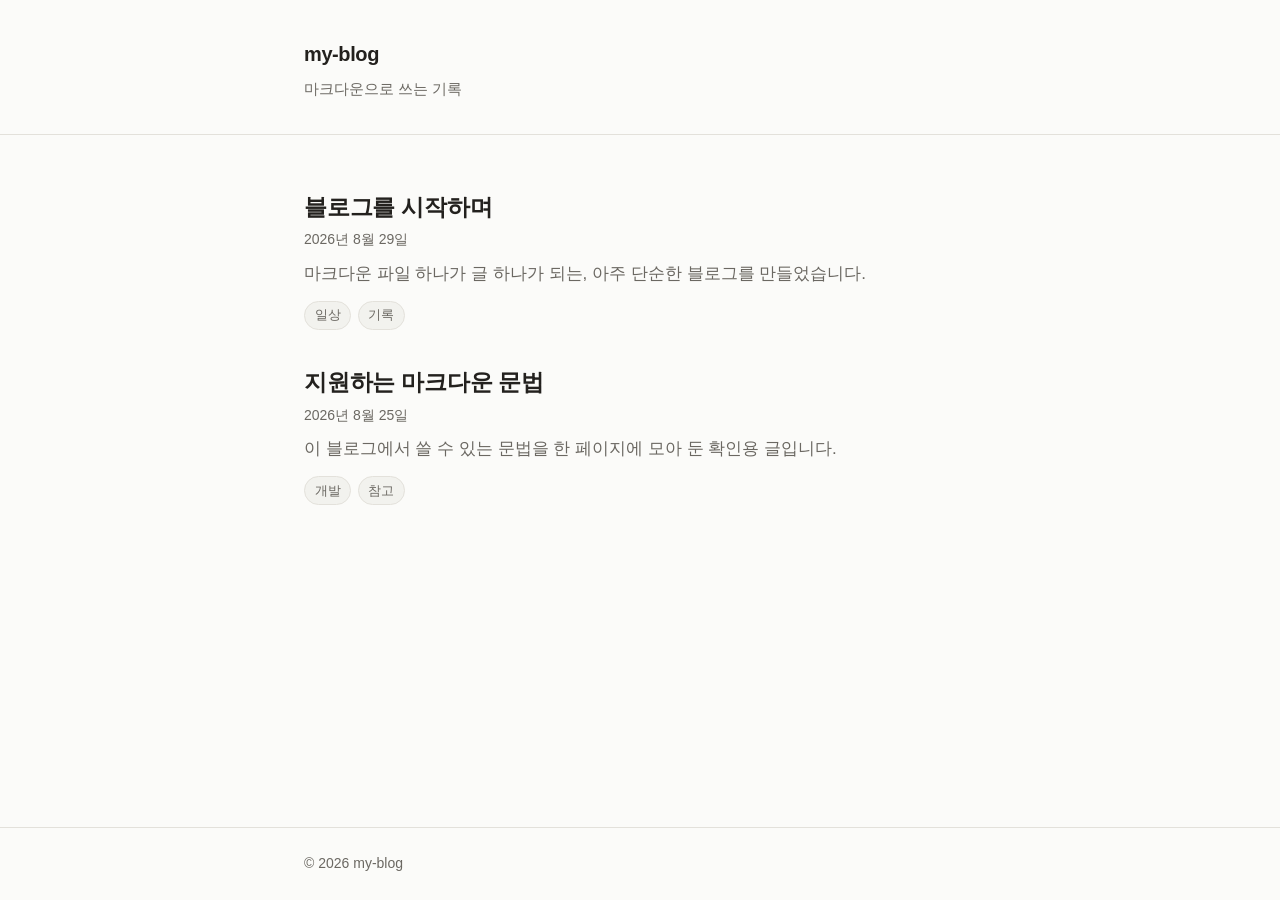
==== index.html @ 313529e7 "블로그 초기 버전 Co-Authored-By: Claude Opus 5 (1M context) <noreply@anthropic.com> Claude-Session: https:/" ====
<!doctype html>
<html lang="ko">
<head>
  <meta charset="utf-8">
  <meta name="viewport" content="width=device-width, initial-scale=1">
  <title>my-blog</title>
  <meta name="description" content="마크다운으로 쓰는 블로그">
  <link rel="stylesheet" href="css/base.css">
  <link rel="stylesheet" href="css/layout.css">
</head>
<body>
  <a class="skip-link" href="#main">본문으로 건너뛰기</a>

  <header class="site-header">
    <div class="container">
      <a class="site-title" href="index.html">my-blog</a>
      <p class="site-tagline">마크다운으로 쓰는 기록</p>
    </div>
  </header>

  <main id="main" class="container">
    <p id="status" class="status" role="status">글을 불러오는 중…</p>
    <ul id="post-list" class="post-list"></ul>
  </main>

  <footer class="site-footer">
    <div class="container">© 2026 my-blog</div>
  </footer>

  <script type="module" src="js/list.js"></script>
</body>
</html>
---- css/base.css ----
/* ── 디자인 토큰 ───────────────────────────────────────── */
:root {
  color-scheme: light dark;

  --bg: #fbfbf9;
  --bg-subtle: #f2f2ee;
  --surface: #ffffff;
  --text: #23211e;
  --text-muted: #6b6862;
  --border: #e3e1db;
  --accent: #b0522a;
  --code-bg: #f4f2ed;

  --font-sans: -apple-system, BlinkMacSystemFont, "Pretendard", "Apple SD Gothic Neo",
               "Malgun Gothic", "Segoe UI", sans-serif;
  --font-mono: ui-monospace, SFMono-Regular, "Cascadia Mono", "D2Coding", Consolas, monospace;

  --measure: 68ch;
  --page: 46rem;
  --gutter: 1.25rem;
  --radius: 8px;
}

@media (prefers-color-scheme: dark) {
  :root {
    --bg: #171614;
    --bg-subtle: #1f1e1b;
    --surface: #1f1e1b;
    --text: #e8e6e1;
    --text-muted: #a09c94;
    --border: #33312d;
    --accent: #e08b5f;
    --code-bg: #232220;
  }
}

/* ── 리셋 ─────────────────────────────────────────────── */
*, *::before, *::after { box-sizing: border-box; }

body, h1, h2, h3, h4, p, ul, ol, figure, blockquote, pre {
  margin: 0;
}

img, video { max-width: 100%; height: auto; display: block; }

/* ── 기본 타이포그래피 ─────────────────────────────────── */
html {
  -webkit-text-size-adjust: 100%;
}

body {
  background: var(--bg);
  color: var(--text);
  font-family: var(--font-sans);
  font-size: 1.0625rem;
  line-height: 1.7;
  word-break: keep-all;
  overflow-wrap: break-word;
}

a {
  color: var(--accent);
  text-decoration-thickness: 1px;
  text-underline-offset: 2px;
}

:focus-visible {
  outline: 2px solid var(--accent);
  outline-offset: 2px;
  border-radius: 2px;
}

code, pre, kbd { font-family: var(--font-mono); }

/* ── 본문(마크다운 변환 결과) ──────────────────────────── */
.prose {
  max-width: var(--measure);
}

.prose > * + * { margin-top: 1.25em; }

.prose h2,
.prose h3,
.prose h4 {
  line-height: 1.35;
  margin-top: 2.25em;
  letter-spacing: -0.01em;
}

.prose h2 { font-size: 1.5rem; }
.prose h3 { font-size: 1.2rem; }
.prose h4 { font-size: 1.0625rem; }

.prose ul, .prose ol { padding-left: 1.35em; }
.prose li + li { margin-top: 0.35em; }

.prose blockquote {
  border-left: 3px solid var(--border);
  padding-left: 1em;
  color: var(--text-muted);
}

.prose code {
  background: var(--code-bg);
  border-radius: 4px;
  padding: 0.15em 0.4em;
  font-size: 0.9em;
}

.prose pre {
  background: var(--code-bg);
  border: 1px solid var(--border);
  border-radius: var(--radius);
  padding: 1rem;
  overflow-x: auto;
  font-size: 0.9rem;
  line-height: 1.6;
}

.prose pre code {
  background: none;
  padding: 0;
  font-size: inherit;
}

.prose hr {
  border: 0;
  border-top: 1px solid var(--border);
  margin-top: 2.5em;
}

/* 넓은 표는 본문이 아니라 표 자신이 가로 스크롤한다. */
.prose .table-scroll { overflow-x: auto; }

.prose table {
  border-collapse: collapse;
  width: 100%;
  font-size: 0.95rem;
}

.prose th, .prose td {
  border-bottom: 1px solid var(--border);
  padding: 0.6em 0.8em;
  text-align: left;
  white-space: nowrap;
}

.prose th { background: var(--bg-subtle); font-weight: 600; }

.prose img {
  border-radius: var(--radius);
  margin-inline: auto;
}

@media (prefers-reduced-motion: reduce) {
  *, *::before, *::after {
    animation-duration: 0.01ms !important;
    transition-duration: 0.01ms !important;
  }
}
---- css/layout.css ----
/* ── 레이아웃 ─────────────────────────────────────────── */
body {
  display: flex;
  flex-direction: column;
  min-height: 100vh;
}

.container {
  width: 100%;
  max-width: var(--page);
  margin-inline: auto;
  padding-inline: var(--gutter);
}

main.container {
  flex: 1;
  padding-block: 2.5rem 4rem;
}

.skip-link {
  position: absolute;
  left: -9999px;
}

.skip-link:focus {
  left: var(--gutter);
  top: var(--gutter);
  z-index: 10;
  background: var(--surface);
  border: 1px solid var(--border);
  border-radius: var(--radius);
  padding: 0.5rem 0.9rem;
}

/* ── 헤더 · 푸터 ──────────────────────────────────────── */
.site-header {
  border-bottom: 1px solid var(--border);
  padding-block: 1.5rem;
}

.site-title {
  display: inline-block;
  min-height: 44px;
  line-height: 44px;
  color: var(--text);
  font-size: 1.25rem;
  font-weight: 700;
  letter-spacing: -0.02em;
  text-decoration: none;
}

.site-tagline {
  color: var(--text-muted);
  font-size: 0.9375rem;
}

.site-footer {
  border-top: 1px solid var(--border);
  padding-block: 1.5rem;
  color: var(--text-muted);
  font-size: 0.875rem;
}

/* ── 상태 메시지 ──────────────────────────────────────── */
.status {
  color: var(--text-muted);
  padding-block: 1rem;
}

.status[data-state="error"] { color: var(--accent); }

/* ── 글 목록 ──────────────────────────────────────────── */
.post-list {
  list-style: none;
  padding: 0;
  display: flex;
  flex-direction: column;
  gap: 2.25rem;
}

.post-card-title {
  font-size: 1.3125rem;
  line-height: 1.4;
  letter-spacing: -0.01em;
  margin-bottom: 0.35rem;
}

.post-card-title a {
  color: var(--text);
  text-decoration: none;
}

.post-card-title a:hover {
  color: var(--accent);
  text-decoration: underline;
}

.post-summary {
  color: var(--text-muted);
  margin-top: 0.5rem;
}

.post-meta {
  color: var(--text-muted);
  font-size: 0.875rem;
  display: flex;
  flex-wrap: wrap;
  align-items: center;
  gap: 0.5rem;
}

.post-meta .dot { opacity: 0.5; }

.tag-list {
  list-style: none;
  padding: 0;
  display: flex;
  flex-wrap: wrap;
  gap: 0.4rem;
  margin-top: 0.75rem;
}

.tag {
  background: var(--bg-subtle);
  border: 1px solid var(--border);
  border-radius: 999px;
  padding: 0.15rem 0.6rem;
  font-size: 0.8125rem;
  color: var(--text-muted);
}

/* ── 글 상세 ──────────────────────────────────────────── */
.post-header {
  margin-bottom: 2.5rem;
}

.post-title {
  font-size: 1.875rem;
  line-height: 1.3;
  letter-spacing: -0.02em;
  margin-bottom: 0.6rem;
}

.post-nav {
  margin-top: 4rem;
  padding-top: 1.5rem;
  border-top: 1px solid var(--border);
  font-size: 0.9375rem;
}

/* ── 반응형 ───────────────────────────────────────────── */
@media (min-width: 640px) {
  :root { --gutter: 2rem; }

  main.container { padding-block: 3.5rem 5rem; }

  .post-title { font-size: 2.25rem; }
  .post-card-title { font-size: 1.4375rem; }

  /* 좁은 화면에서는 줄바꿈이 낫지만, 넓어지면 표는 그대로 편다. */
  .prose th, .prose td { white-space: normal; }
}

@media (min-width: 960px) {
  .site-header { padding-block: 2rem; }
}
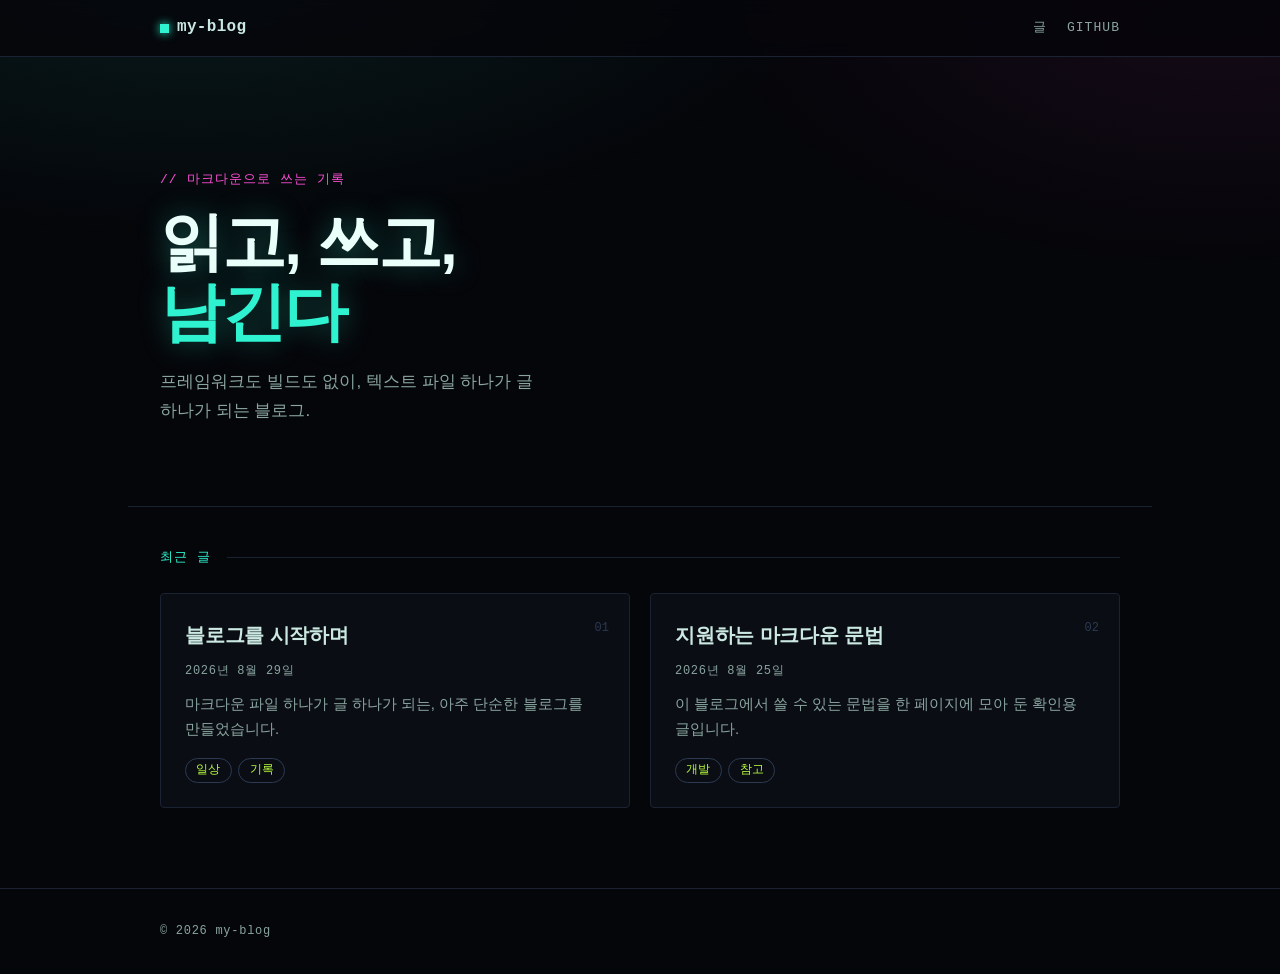
==== commit 3fee6635: "블랙 버전 Co-Authored-By: Claude Opus 5 (1M context) <noreply@anthropic.com> Claude-Session: https://cla" ====
--- a/index.html
+++ b/index.html
@@ -5,26 +5,41 @@
   <meta name="viewport" content="width=device-width, initial-scale=1">
   <title>my-blog</title>
   <meta name="description" content="마크다운으로 쓰는 블로그">
+  <meta name="theme-color" content="#05060a">
   <link rel="stylesheet" href="css/base.css">
   <link rel="stylesheet" href="css/layout.css">
 </head>
 <body>
   <a class="skip-link" href="#main">본문으로 건너뛰기</a>
 
-  <header class="site-header">
-    <div class="container">
-      <a class="site-title" href="index.html">my-blog</a>
-      <p class="site-tagline">마크다운으로 쓰는 기록</p>
+  <header class="site-bar">
+    <div class="container container-wide bar-inner">
+      <a class="site-mark" href="index.html">my-blog</a>
+      <nav class="site-nav">
+        <a href="index.html">글</a>
+        <a href="https://github.com/cskwon81/cskwon81.github.io">GitHub</a>
+      </nav>
     </div>
   </header>
 
-  <main id="main" class="container">
-    <p id="status" class="status" role="status">글을 불러오는 중…</p>
-    <ul id="post-list" class="post-list"></ul>
+  <main id="main">
+    <section class="hero container container-wide">
+      <p class="hero-kicker mono">// 마크다운으로 쓰는 기록</p>
+      <h1 class="hero-title">읽고, 쓰고,<br><span class="accent">남긴다</span></h1>
+      <p class="hero-sub">프레임워크도 빌드도 없이, 텍스트 파일 하나가 글 하나가 되는 블로그.</p>
+    </section>
+
+    <div class="container container-wide">
+      <div class="section-head">
+        <h2 class="section-label mono">최근 글</h2>
+      </div>
+      <p id="status" class="status" role="status">글을 불러오는 중…</p>
+      <ul id="post-list" class="post-list"></ul>
+    </div>
   </main>
 
   <footer class="site-footer">
-    <div class="container">© 2026 my-blog</div>
+    <div class="container container-wide">© 2026 my-blog</div>
   </footer>
 
   <script type="module" src="js/list.js"></script>
--- a/css/base.css
+++ b/css/base.css
@@ -1,15 +1,21 @@
 /* ── 디자인 토큰 ───────────────────────────────────────── */
 :root {
-  color-scheme: light dark;
-
-  --bg: #fbfbf9;
-  --bg-subtle: #f2f2ee;
-  --surface: #ffffff;
-  --text: #23211e;
-  --text-muted: #6b6862;
-  --border: #e3e1db;
-  --accent: #b0522a;
-  --code-bg: #f4f2ed;
+  color-scheme: dark;
+
+  --bg: #05060a;
+  --bg-subtle: #0b0e15;
+  --surface: #0a0d13;
+  --border: #1b2231;
+  --border-bright: #2c3a52;
+
+  /* 본문은 네온 계열이되 채도를 낮춰 장문에서 눈이 덜 피로하게 한다. */
+  --text: #cbe9e2;
+  --text-muted: #8aa5a0;
+
+  --neon: #2ff3d0;
+  --neon-2: #ff4fd8;
+  --neon-3: #b8ff3c;
+  --neon-dim: rgba(47, 243, 208, 0.14);
 
   --font-sans: -apple-system, BlinkMacSystemFont, "Pretendard", "Apple SD Gothic Neo",
                "Malgun Gothic", "Segoe UI", sans-serif;
@@ -17,36 +23,20 @@
 
   --measure: 68ch;
   --page: 46rem;
+  --wide: 64rem;
   --gutter: 1.25rem;
-  --radius: 8px;
-}
-
-@media (prefers-color-scheme: dark) {
-  :root {
-    --bg: #171614;
-    --bg-subtle: #1f1e1b;
-    --surface: #1f1e1b;
-    --text: #e8e6e1;
-    --text-muted: #a09c94;
-    --border: #33312d;
-    --accent: #e08b5f;
-    --code-bg: #232220;
-  }
+  --radius: 4px;
 }
 
 /* ── 리셋 ─────────────────────────────────────────────── */
 *, *::before, *::after { box-sizing: border-box; }
 
-body, h1, h2, h3, h4, p, ul, ol, figure, blockquote, pre {
-  margin: 0;
-}
+body, h1, h2, h3, h4, p, ul, ol, figure, blockquote, pre { margin: 0; }
 
 img, video { max-width: 100%; height: auto; display: block; }
 
 /* ── 기본 타이포그래피 ─────────────────────────────────── */
-html {
-  -webkit-text-size-adjust: 100%;
-}
+html { -webkit-text-size-adjust: 100%; }
 
 body {
   background: var(--bg);
@@ -58,58 +48,95 @@
   overflow-wrap: break-word;
 }
 
+/* 상단에서 아래로 옅게 퍼지는 발광. 고정 배경이라 스크롤 비용이 없다. */
+body::before {
+  content: "";
+  position: fixed;
+  inset: 0;
+  pointer-events: none;
+  z-index: -1;
+  background:
+    radial-gradient(60rem 28rem at 15% -8%, rgba(47, 243, 208, 0.10), transparent 70%),
+    radial-gradient(45rem 24rem at 95% 0%, rgba(255, 79, 216, 0.07), transparent 70%);
+}
+
 a {
-  color: var(--accent);
+  color: var(--neon);
   text-decoration-thickness: 1px;
-  text-underline-offset: 2px;
+  text-underline-offset: 3px;
 }
 
 :focus-visible {
-  outline: 2px solid var(--accent);
-  outline-offset: 2px;
+  outline: 2px solid var(--neon);
+  outline-offset: 3px;
   border-radius: 2px;
 }
 
 code, pre, kbd { font-family: var(--font-mono); }
 
+/* 라벨·메타처럼 짧은 정보는 모노스페이스로 본문과 구분한다. */
+.mono {
+  font-family: var(--font-mono);
+  font-size: 0.8125rem;
+  letter-spacing: 0.08em;
+  text-transform: uppercase;
+}
+
 /* ── 본문(마크다운 변환 결과) ──────────────────────────── */
-.prose {
-  max-width: var(--measure);
-}
+.prose { max-width: var(--measure); }
 
 .prose > * + * { margin-top: 1.25em; }
 
-.prose h2,
-.prose h3,
-.prose h4 {
-  line-height: 1.35;
+.prose h2, .prose h3, .prose h4 {
+  line-height: 1.3;
   margin-top: 2.25em;
   letter-spacing: -0.01em;
-}
-
-.prose h2 { font-size: 1.5rem; }
-.prose h3 { font-size: 1.2rem; }
+  color: #eafff9;
+}
+
+.prose h2 {
+  font-size: 1.5rem;
+  padding-bottom: 0.35em;
+  border-bottom: 1px solid var(--border);
+}
+
+.prose h2::before {
+  content: "# ";
+  color: var(--neon);
+  font-family: var(--font-mono);
+}
+
+.prose h3 { font-size: 1.2rem; color: var(--neon); }
 .prose h4 { font-size: 1.0625rem; }
+
+.prose a { text-decoration: underline; }
+.prose strong { color: #eafff9; }
+.prose em { color: var(--neon-3); font-style: normal; }
 
 .prose ul, .prose ol { padding-left: 1.35em; }
 .prose li + li { margin-top: 0.35em; }
+.prose li::marker { color: var(--neon); }
 
 .prose blockquote {
-  border-left: 3px solid var(--border);
-  padding-left: 1em;
+  border-left: 2px solid var(--neon-2);
+  background: var(--bg-subtle);
+  padding: 0.75em 1em;
   color: var(--text-muted);
 }
 
 .prose code {
-  background: var(--code-bg);
-  border-radius: 4px;
-  padding: 0.15em 0.4em;
+  background: var(--bg-subtle);
+  border: 1px solid var(--border);
+  border-radius: var(--radius);
+  padding: 0.1em 0.4em;
   font-size: 0.9em;
+  color: var(--neon-3);
 }
 
 .prose pre {
-  background: var(--code-bg);
-  border: 1px solid var(--border);
+  background: var(--bg-subtle);
+  border: 1px solid var(--border);
+  border-left: 2px solid var(--neon);
   border-radius: var(--radius);
   padding: 1rem;
   overflow-x: auto;
@@ -119,18 +146,26 @@
 
 .prose pre code {
   background: none;
+  border: 0;
   padding: 0;
   font-size: inherit;
+  color: var(--text);
 }
 
 .prose hr {
   border: 0;
-  border-top: 1px solid var(--border);
+  height: 1px;
   margin-top: 2.5em;
+  background: linear-gradient(90deg, var(--neon), var(--neon-2), transparent);
+  opacity: 0.5;
 }
 
 /* 넓은 표는 본문이 아니라 표 자신이 가로 스크롤한다. */
-.prose .table-scroll { overflow-x: auto; }
+.prose .table-scroll {
+  overflow-x: auto;
+  border: 1px solid var(--border);
+  border-radius: var(--radius);
+}
 
 .prose table {
   border-collapse: collapse;
@@ -145,9 +180,16 @@
   white-space: nowrap;
 }
 
-.prose th { background: var(--bg-subtle); font-weight: 600; }
+.prose th {
+  background: var(--bg-subtle);
+  color: var(--neon);
+  font-weight: 600;
+}
+
+.prose tr:last-child td { border-bottom: 0; }
 
 .prose img {
+  border: 1px solid var(--border);
   border-radius: var(--radius);
   margin-inline: auto;
 }
--- a/css/layout.css
+++ b/css/layout.css
@@ -12,77 +12,178 @@
   padding-inline: var(--gutter);
 }
 
-main.container {
-  flex: 1;
-  padding-block: 2.5rem 4rem;
-}
-
-.skip-link {
-  position: absolute;
-  left: -9999px;
-}
+.container-wide { max-width: var(--wide); }
+
+main { flex: 1; padding-bottom: 5rem; }
+
+.skip-link { position: absolute; left: -9999px; }
 
 .skip-link:focus {
   left: var(--gutter);
   top: var(--gutter);
-  z-index: 10;
+  z-index: 20;
   background: var(--surface);
-  border: 1px solid var(--border);
+  border: 1px solid var(--neon);
   border-radius: var(--radius);
   padding: 0.5rem 0.9rem;
 }
 
-/* ── 헤더 · 푸터 ──────────────────────────────────────── */
-.site-header {
+/* ── 상단 바 ──────────────────────────────────────────── */
+.site-bar {
+  position: sticky;
+  top: 0;
+  z-index: 10;
+  background: rgba(5, 6, 10, 0.82);
+  backdrop-filter: blur(10px);
   border-bottom: 1px solid var(--border);
-  padding-block: 1.5rem;
-}
-
-.site-title {
-  display: inline-block;
+}
+
+.bar-inner {
+  display: flex;
+  align-items: center;
+  justify-content: space-between;
+  gap: 1rem;
+  min-height: 56px;
+}
+
+.site-mark {
+  display: inline-flex;
+  align-items: center;
+  gap: 0.5rem;
   min-height: 44px;
-  line-height: 44px;
   color: var(--text);
-  font-size: 1.25rem;
+  font-family: var(--font-mono);
+  font-size: 1rem;
   font-weight: 700;
-  letter-spacing: -0.02em;
+  letter-spacing: 0.02em;
   text-decoration: none;
 }
 
-.site-tagline {
-  color: var(--text-muted);
-  font-size: 0.9375rem;
-}
-
-.site-footer {
-  border-top: 1px solid var(--border);
-  padding-block: 1.5rem;
-  color: var(--text-muted);
-  font-size: 0.875rem;
+.site-mark::before {
+  content: "";
+  width: 9px;
+  height: 9px;
+  background: var(--neon);
+  box-shadow: 0 0 10px var(--neon);
+}
+
+.site-nav {
+  display: flex;
+  gap: 1.25rem;
+}
+
+.site-nav a {
+  display: inline-flex;
+  align-items: center;
+  min-height: 44px;
+  color: var(--text-muted);
+  font-family: var(--font-mono);
+  font-size: 0.8125rem;
+  letter-spacing: 0.08em;
+  text-transform: uppercase;
+  text-decoration: none;
+  transition: color 150ms ease;
+}
+
+.site-nav a:hover { color: var(--neon); }
+
+/* ── 히어로 ───────────────────────────────────────────── */
+.hero {
+  padding-block: 3.5rem 3rem;
+  border-bottom: 1px solid var(--border);
+}
+
+.hero-kicker { color: var(--neon-2); margin-bottom: 1rem; }
+
+.hero-title {
+  font-size: clamp(2.25rem, 11vw, 3rem);
+  line-height: 1.1;
+  letter-spacing: -0.03em;
+  color: #eafff9;
+  text-shadow: 0 0 28px rgba(47, 243, 208, 0.35);
+}
+
+.hero-title .accent { color: var(--neon); }
+
+.hero-sub {
+  margin-top: 1.25rem;
+  color: var(--text-muted);
+  max-width: 40ch;
+}
+
+/* ── 섹션 라벨 ────────────────────────────────────────── */
+.section-head {
+  display: flex;
+  align-items: center;
+  gap: 1rem;
+  padding-block: 2.5rem 1.5rem;
+}
+
+.section-label { color: var(--neon); font-weight: 400; }
+
+.section-head::after {
+  content: "";
+  flex: 1;
+  height: 1px;
+  background: var(--border);
 }
 
 /* ── 상태 메시지 ──────────────────────────────────────── */
 .status {
   color: var(--text-muted);
+  font-family: var(--font-mono);
+  font-size: 0.9375rem;
   padding-block: 1rem;
 }
 
-.status[data-state="error"] { color: var(--accent); }
+.status::before { content: "> "; color: var(--neon); }
+.status[data-state="error"] { color: var(--neon-2); }
+.status[data-state="error"]::before { color: var(--neon-2); }
 
 /* ── 글 목록 ──────────────────────────────────────────── */
 .post-list {
   list-style: none;
   padding: 0;
-  display: flex;
-  flex-direction: column;
-  gap: 2.25rem;
+  margin: 0;
+  counter-reset: post;
+  display: grid;
+  gap: 1rem;
+}
+
+.post-list > li { counter-increment: post; }
+
+.post-card {
+  position: relative;
+  height: 100%;
+  background: var(--surface);
+  border: 1px solid var(--border);
+  border-radius: var(--radius);
+  padding: 1.5rem 1.25rem 1.25rem;
+  transition: border-color 150ms ease, box-shadow 150ms ease, transform 150ms ease;
+}
+
+/* 번호는 장식이라 JS 로 넣지 않고 CSS 카운터로 그린다. */
+.post-card::before {
+  content: counter(post, decimal-leading-zero);
+  position: absolute;
+  top: 1.5rem;
+  right: 1.25rem;
+  font-family: var(--font-mono);
+  font-size: 0.75rem;
+  color: var(--border-bright);
+}
+
+.post-card:hover {
+  border-color: var(--neon);
+  box-shadow: 0 0 0 1px var(--neon-dim), 0 0 24px -8px var(--neon);
+  transform: translateY(-2px);
 }
 
 .post-card-title {
-  font-size: 1.3125rem;
-  line-height: 1.4;
+  font-size: 1.25rem;
+  line-height: 1.35;
   letter-spacing: -0.01em;
-  margin-bottom: 0.35rem;
+  padding-right: 2.5rem;
 }
 
 .post-card-title a {
@@ -90,26 +191,34 @@
   text-decoration: none;
 }
 
-.post-card-title a:hover {
-  color: var(--accent);
-  text-decoration: underline;
-}
+/* 카드 전체를 누를 수 있게 링크 영역을 카드로 넓힌다. */
+.post-card-title a::after {
+  content: "";
+  position: absolute;
+  inset: 0;
+}
+
+.post-card:hover .post-card-title a { color: var(--neon); }
 
 .post-summary {
   color: var(--text-muted);
-  margin-top: 0.5rem;
+  font-size: 0.9375rem;
+  margin-top: 0.6rem;
 }
 
 .post-meta {
-  color: var(--text-muted);
-  font-size: 0.875rem;
   display: flex;
   flex-wrap: wrap;
   align-items: center;
   gap: 0.5rem;
-}
-
-.post-meta .dot { opacity: 0.5; }
+  margin-top: 0.75rem;
+  color: var(--text-muted);
+  font-family: var(--font-mono);
+  font-size: 0.75rem;
+  letter-spacing: 0.06em;
+}
+
+.post-meta .dot { color: var(--neon); }
 
 .tag-list {
   list-style: none;
@@ -117,50 +226,75 @@
   display: flex;
   flex-wrap: wrap;
   gap: 0.4rem;
-  margin-top: 0.75rem;
+  margin-top: 1rem;
 }
 
 .tag {
-  background: var(--bg-subtle);
-  border: 1px solid var(--border);
+  border: 1px solid var(--border-bright);
   border-radius: 999px;
-  padding: 0.15rem 0.6rem;
-  font-size: 0.8125rem;
-  color: var(--text-muted);
+  padding: 0.1rem 0.65rem;
+  font-family: var(--font-mono);
+  font-size: 0.75rem;
+  color: var(--neon-3);
 }
 
 /* ── 글 상세 ──────────────────────────────────────────── */
+.post-page { padding-top: 3rem; }
+
 .post-header {
   margin-bottom: 2.5rem;
+  padding-bottom: 1.75rem;
+  border-bottom: 1px solid var(--border);
 }
 
 .post-title {
-  font-size: 1.875rem;
-  line-height: 1.3;
+  font-size: clamp(1.875rem, 8vw, 2.375rem);
+  line-height: 1.2;
   letter-spacing: -0.02em;
-  margin-bottom: 0.6rem;
-}
+  color: #eafff9;
+  margin-bottom: 0.9rem;
+  text-shadow: 0 0 30px rgba(47, 243, 208, 0.25);
+}
+
+.post-header .post-meta { margin-top: 0; }
 
 .post-nav {
   margin-top: 4rem;
   padding-top: 1.5rem;
   border-top: 1px solid var(--border);
-  font-size: 0.9375rem;
+  font-family: var(--font-mono);
+  font-size: 0.875rem;
+}
+
+.post-nav a { text-decoration: none; }
+.post-nav a:hover { text-decoration: underline; }
+
+/* ── 푸터 ─────────────────────────────────────────────── */
+.site-footer {
+  border-top: 1px solid var(--border);
+  padding-block: 2rem;
+  color: var(--text-muted);
+  font-family: var(--font-mono);
+  font-size: 0.75rem;
+  letter-spacing: 0.06em;
 }
 
 /* ── 반응형 ───────────────────────────────────────────── */
 @media (min-width: 640px) {
   :root { --gutter: 2rem; }
 
-  main.container { padding-block: 3.5rem 5rem; }
-
-  .post-title { font-size: 2.25rem; }
-  .post-card-title { font-size: 1.4375rem; }
+  .hero { padding-block: 5rem 4rem; }
+  .hero-title { font-size: clamp(3rem, 7vw, 4rem); }
+
+  .post-list { grid-template-columns: repeat(2, 1fr); gap: 1.25rem; }
+  .post-card { padding: 1.75rem 1.5rem 1.5rem; }
+
+  .post-page { padding-top: 4rem; }
 
   /* 좁은 화면에서는 줄바꿈이 낫지만, 넓어지면 표는 그대로 편다. */
   .prose th, .prose td { white-space: normal; }
 }
 
 @media (min-width: 960px) {
-  .site-header { padding-block: 2rem; }
-}
+  .hero { padding-block: 7rem 5rem; }
+}
